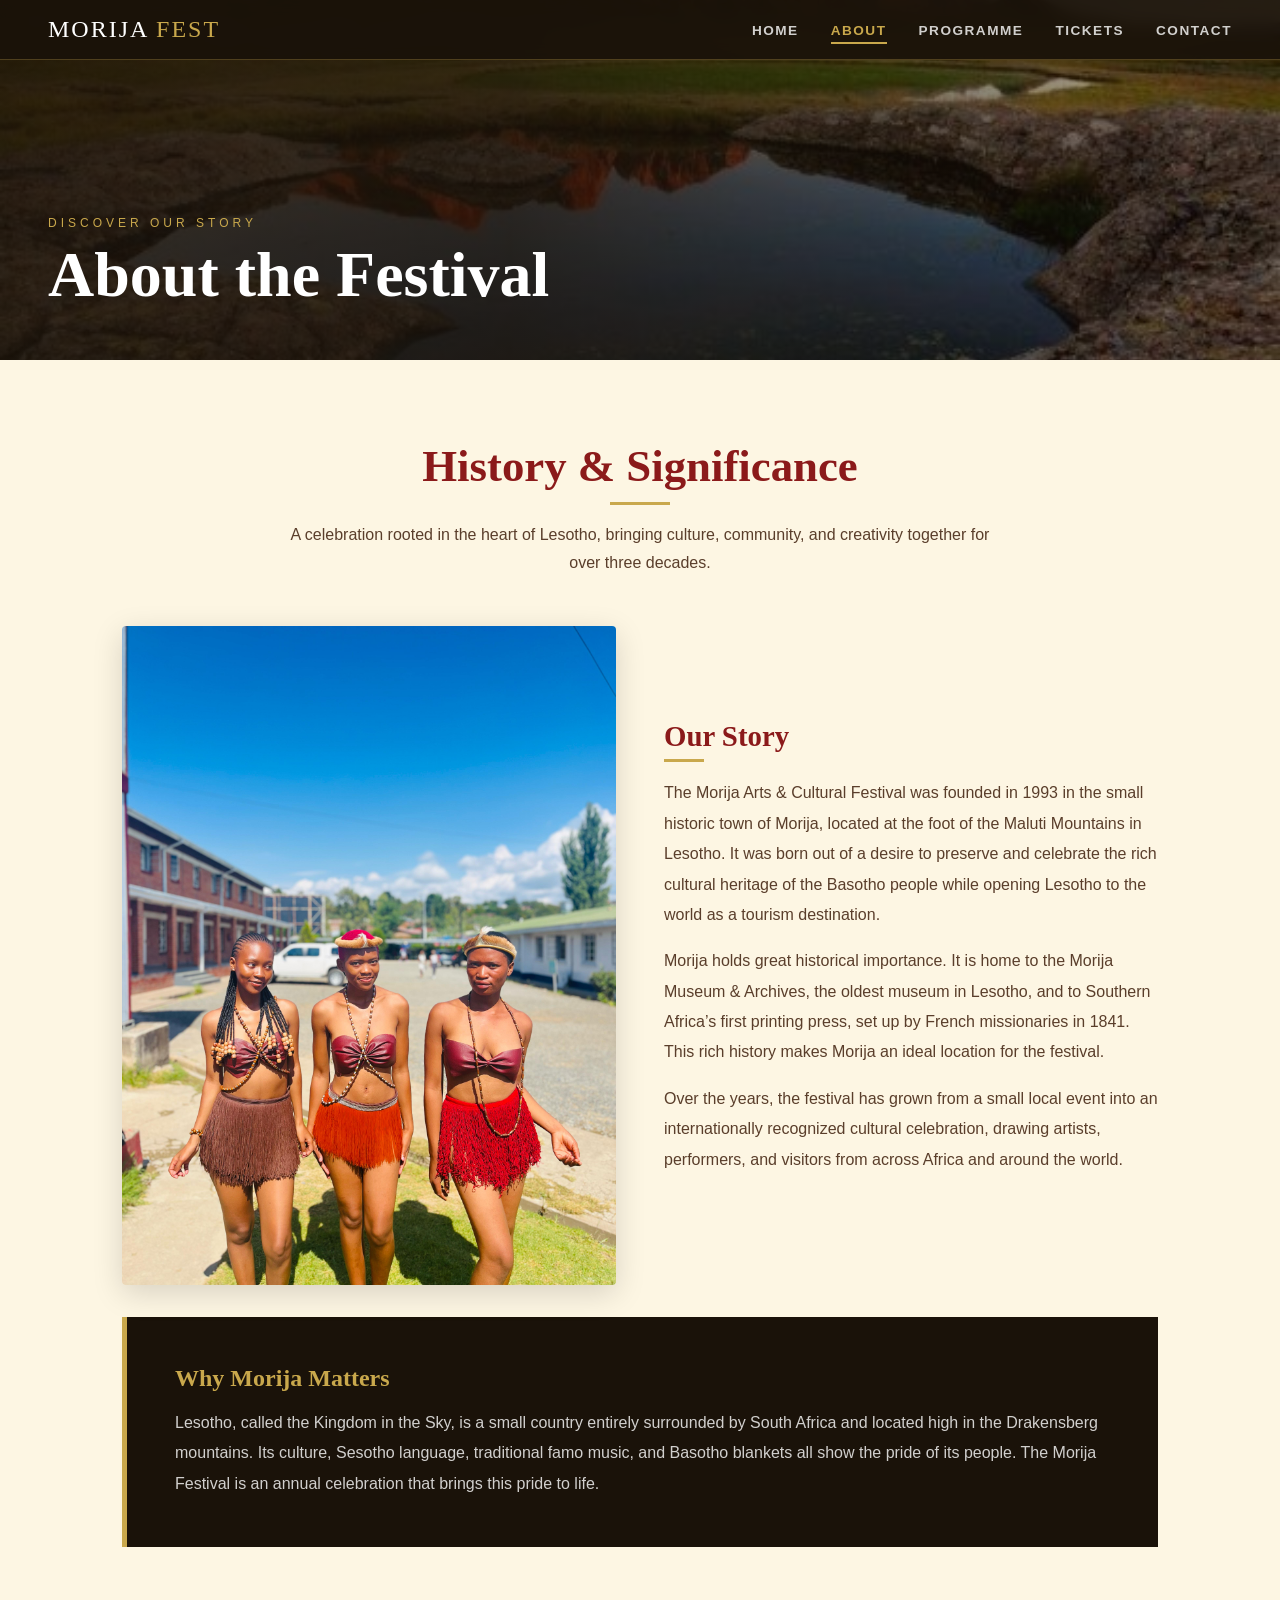
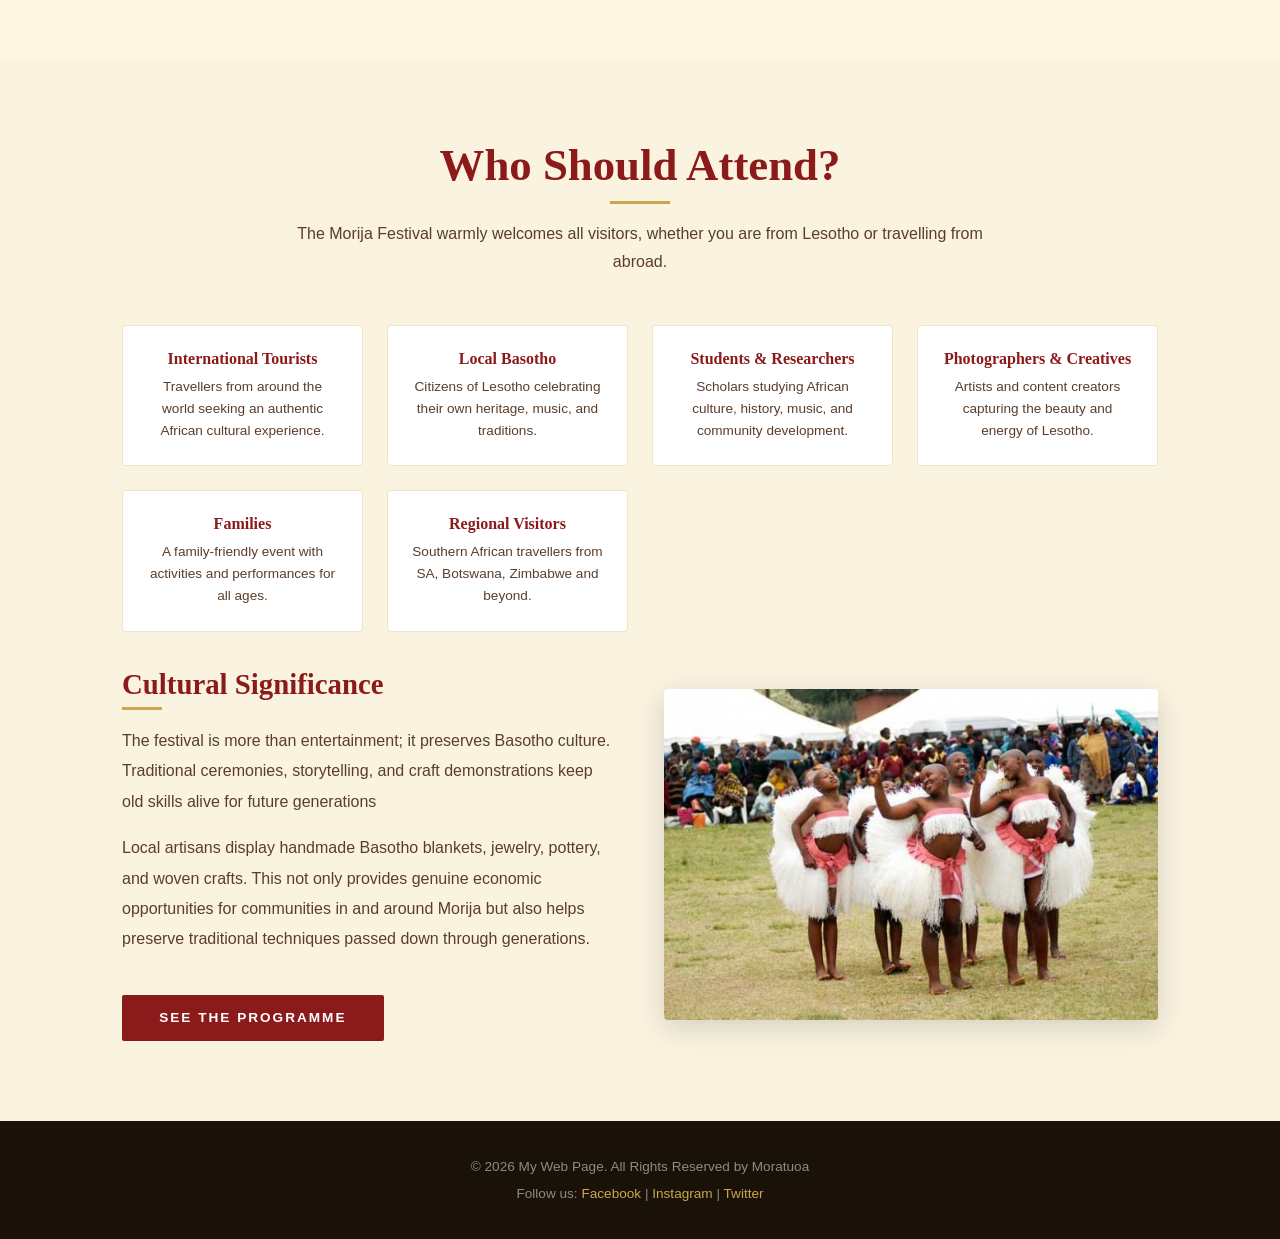
==== about.html @ d5098f43 "Add files via upload" ====
<!DOCTYPE html>
<html>
<head>
  <meta charset="utf-8" />
  <meta name="viewport" content="width=device-width, initial-scale=1.0"/>
  <title>About the Event | Morija Arts & Cultural Festival</title>
  <link rel="stylesheet" href="styles.css" />
</head>
<body>

  <!-- Navigation Menu -->
  <nav class="navbar">
    <div class="nav-logo">MORIJA <span>FEST</span></div>
    <ul class="nav-links">
      <li><a href="index.html">Home</a></li>
      <li><a href="about.html" class="active">About</a></li>
      <li><a href="programme.html">Programme</a></li>
      <li><a href="tickets.html">Tickets</a></li>
      <li><a href="contact.html">Contact</a></li>
    </ul>
  </nav>

  <!-- PAGE HERO -->
  <header class="page-hero" style="background-image: url('mounatin.jpg');">
    <div class="page-hero-overlay"></div>
    <div class="page-hero-content">
      <p class="page-label">Discover Our Story</p>
      <h1>About the Festival</h1>
    </div>
  </header>

  <!-- HISTORY & SIGNIFICANCE -->
  <section class="content-section">
    <div class="container">
      <h2 class="section-title">History & Significance</h2>
      <p class="section-desc">
        A celebration rooted in the heart of Lesotho, bringing culture,
        community, and creativity together for over three decades.
      </p>

      <div class="two-col">
        <img src="3.jpeg" alt="Festival performers" />
        <div>
          <h2>Our Story</h2>
          <p>
            The Morija Arts & Cultural Festival was founded in 1993 in the
            small historic town of Morija, located at the foot of the Maluti
            Mountains in Lesotho. It was born out of a desire to preserve and
            celebrate the rich cultural heritage of the Basotho people while
            opening Lesotho to the world as a tourism destination.
          </p>
          <p>
          
Morija holds great historical importance. It is home to the Morija Museum & Archives, the oldest museum in Lesotho, and to Southern Africa’s first printing press, set up by French missionaries in 1841. This rich history makes Morija an ideal location for the festival.

          </p>
          <p>
            Over the years, the festival has grown from a small local event into an internationally recognized cultural celebration, drawing artists, performers, and visitors from across Africa and around the world.
          </p>
        </div>
      </div>

      <div class="history-card">
        <h3>Why Morija Matters</h3>
        <p>
         Lesotho, called the Kingdom in the Sky, is a small country entirely surrounded by South Africa and located high in the Drakensberg mountains. Its culture, Sesotho language, traditional famo music, and Basotho blankets all show the pride of its people. The Morija Festival is an annual celebration that brings this pride to life.
        </p>
      </div>
    </div>
  </section>

  <!-- TARGET TOURISTS -->
  <section class="content-section alt">
    <div class="container">
      <h2 class="section-title">Who Should Attend?</h2>
      <p class="section-desc">
        The Morija Festival warmly welcomes all visitors, whether you are
        from Lesotho or travelling from abroad.
      </p>

      <div class="target-grid">
        <div class="target-item">
          <h4>International Tourists</h4>
          <p>Travellers from around the world seeking an authentic African cultural experience.</p>
        </div>
        <div class="target-item">
          <h4>Local Basotho</h4>
          <p>Citizens of Lesotho celebrating their own heritage, music, and traditions.</p>
        </div>
        <div class="target-item">
          <h4>Students & Researchers</h4>
          <p>Scholars studying African culture, history, music, and community development.</p>
        </div>
        <div class="target-item">
          <h4>Photographers & Creatives</h4>
          <p>Artists and content creators capturing the beauty and energy of Lesotho.</p>
        </div>
        <div class="target-item">
          <h4>Families</h4>
          <p>A family-friendly event with activities and performances for all ages.</p>
        </div>
        <div class="target-item">
          <h4>Regional Visitors</h4>
          <p>Southern African travellers from SA, Botswana, Zimbabwe and beyond.</p>
        </div>
      </div>

      <br/><br/>
      <div class="two-col">
        <div>
          <h2>Cultural Significance</h2>
          <p>
            The festival is more than entertainment; it preserves Basotho culture. Traditional ceremonies, storytelling, and craft demonstrations keep old skills alive for future generations
          </p>
          <p>
           Local artisans display handmade Basotho blankets, jewelry, pottery, and woven crafts. This not only provides genuine economic opportunities for communities in and around Morija but also helps preserve traditional techniques passed down through generations.
          </p>
          <a href="programme.html" class="btn-primary" style="margin-top:1.5rem;display:inline-block;">See the Programme</a>
        </div>
        <img src="1.jpg" alt="Cultural performance" />
      </div>
    </div>
  </section>

  <!-- FOOTER -->
  <footer class="footer">
    <p>&copy; 2026 My Web Page. All Rights Reserved by Moratuoa</p>
    <p>Follow us: <a href="#">Facebook</a> | <a href="#">Instagram</a> | <a href="#">Twitter</a></p>
  </footer>

</body>
</html>
---- styles.css ----
/* =============================================
   MORIJA ARTS & CULTURAL FESTIVAL - style.css
   ============================================= */
:root {
  --primary: #8B1A1A;
  --primary-light: #c0392b;
  --gold: #C9A84C;
  --gold-light: #f0c85a;
  --dark: #1a1209;
  --dark2: #2d1f0e;
  --text: #2c1810;
  --text-light: #5a3e2b;
  --white: #fff;
  --cream: #fdf6e3;
  --bg-light: #faf3e0;
  --font-display: 'Playfair Display', serif;
  --font-body: 'Raleway', sans-serif;
  --transition: all 0.3s ease;
}

*, *::before, *::after { box-sizing: border-box; margin: 0; padding: 0; }
html { scroll-behavior: smooth; }
body { font-family: var(--font-body); color: var(--text); background: var(--cream); }
a { text-decoration: none; color: inherit; }
img { max-width: 100%; display: block; }
ul { list-style: none; }

/* ---- NAVBAR ---- */
.navbar {
  position: fixed; top: 0; left: 0; right: 0; z-index: 1000;
  display: flex; align-items: center; justify-content: space-between;
  padding: 1rem 3rem;
  background: rgba(26, 18, 9, 0.92);
  backdrop-filter: blur(8px);
  border-bottom: 1px solid rgba(201,168,76,0.3);
}
.nav-logo { font-family: var(--font-display); font-size: 1.5rem; color: var(--white); letter-spacing: 2px; }
.nav-logo span { color: var(--gold); }
.nav-links { display: flex; gap: 2rem; }
.nav-links a {
  font-size: 0.85rem; font-weight: 600; letter-spacing: 1.5px;
  text-transform: uppercase; color: rgba(255,255,255,0.8);
  padding-bottom: 4px; border-bottom: 2px solid transparent;
  transition: var(--transition);
}
.nav-links a:hover, .nav-links a.active { color: var(--gold); border-bottom-color: var(--gold); }

/* ---- HERO ---- */
.hero {
  position: relative; min-height: 100vh;
  display: flex; align-items: center; justify-content: center; text-align: center;
  background-image: url('mounatin.jpg');
  background-size: cover; background-position: center; background-attachment: fixed;
}
.hero-overlay {
  position: absolute; inset: 0;
  background: linear-gradient(to bottom, rgba(26,18,9,0.7) 0%, rgba(139,26,26,0.5) 50%, rgba(26,18,9,0.85) 100%);
}
.hero-content { position: relative; z-index: 2; padding: 2rem; animation: fadeUp 1s ease both; }
.hero-sub { font-size: 0.9rem; font-weight: 600; letter-spacing: 4px; text-transform: uppercase; color: var(--gold); margin-bottom: 1rem; }
.hero-title {
  font-family: var(--font-display); font-size: clamp(2.8rem, 7vw, 6rem);
  font-weight: 900; color: var(--white); line-height: 1.1;
  margin-bottom: 1.5rem; text-shadow: 2px 4px 20px rgba(0,0,0,0.5);
}
.hero-date { font-size: 1rem; color: rgba(255,255,255,0.85); margin-bottom: 2.5rem; letter-spacing: 1px; }
.hero-btns { display: flex; gap: 1rem; justify-content: center; flex-wrap: wrap; }

/* ---- BUTTONS ---- */
.btn-primary {
  display: inline-block; background: var(--primary); color: var(--white);
  font-family: var(--font-body); font-weight: 600; font-size: 0.85rem;
  letter-spacing: 2px; text-transform: uppercase; padding: 0.85rem 2.2rem;
  border: 2px solid var(--primary); border-radius: 2px; transition: var(--transition); cursor: pointer;
}
.btn-primary:hover { background: var(--gold); border-color: var(--gold); color: var(--dark); }
.btn-outline {
  display: inline-block; background: transparent; color: var(--white);
  font-family: var(--font-body); font-weight: 600; font-size: 0.85rem;
  letter-spacing: 2px; text-transform: uppercase; padding: 0.85rem 2.2rem;
  border: 2px solid rgba(255,255,255,0.6); border-radius: 2px; transition: var(--transition); cursor: pointer;
}
.btn-outline:hover { border-color: var(--gold); color: var(--gold); }

/* ---- CONTAINER ---- */
.container { max-width: 1100px; margin: 0 auto; padding: 0 2rem; }

/* ---- SECTION TITLES ---- */
.section-title {
  font-family: var(--font-display); font-size: clamp(1.8rem, 4vw, 2.8rem);
  color: var(--primary); margin-bottom: 1rem; text-align: center;
}
.section-title::after { content: ''; display: block; width: 60px; height: 3px; background: var(--gold); margin: 0.6rem auto 0; }
.section-desc { text-align: center; color: var(--text-light); max-width: 700px; margin: 0 auto 3rem; line-height: 1.8; font-size: 1rem; }

/* ---- OVERVIEW ---- */
.overview { padding: 6rem 0; background: var(--cream); }
.cards-row { display: grid; grid-template-columns: repeat(auto-fit, minmax(220px, 1fr)); gap: 1.5rem; margin-top: 2rem; }
.card {
  background: var(--white); border: 1px solid rgba(201,168,76,0.3);
  border-top: 4px solid var(--gold); padding: 2rem 1.5rem;
  text-align: center; border-radius: 4px; transition: var(--transition);
}
.card:hover { transform: translateY(-6px); box-shadow: 0 12px 30px rgba(139,26,26,0.12); }
.card-icon { font-size: 2.5rem; margin-bottom: 1rem; }
.card h3 { font-family: var(--font-display); font-size: 1.2rem; color: var(--primary); margin-bottom: 0.5rem; }
.card p { color: var(--text-light); font-size: 0.9rem; line-height: 1.7; }

/* ---- STATS BANNER ---- */
.highlight-banner { background: var(--dark); padding: 4rem 0; }
.stats-row { display: flex; justify-content: center; flex-wrap: wrap; gap: 3rem; text-align: center; }
.stat-num { font-family: var(--font-display); font-size: 3rem; color: var(--gold); font-weight: 700; display: block; }
.stat-label { font-size: 0.8rem; letter-spacing: 2px; text-transform: uppercase; color: rgba(255,255,255,0.6); margin-top: 0.3rem; display: block; }

/* ---- GALLERY ---- */
.gallery-teaser { padding: 6rem 0; background: var(--bg-light); }
.gallery-grid {
  display: grid; grid-template-columns: repeat(2, 1fr);
  grid-template-rows: repeat(2, 260px); gap: 1rem; margin-top: 2.5rem;
}
.gallery-item { position: relative; border-radius: 4px; overflow: hidden; background-size: cover; background-position: center; cursor: pointer; }
.gallery-item::before { content: ''; position: absolute; inset: 0; background: rgba(139,26,26,0.4); opacity: 0; transition: var(--transition); }
.gallery-item:hover::before { opacity: 1; }
.gallery-caption {
  position: absolute; bottom: 0; left: 0; right: 0; padding: 1rem;
  background: linear-gradient(to top, rgba(26,18,9,0.9), transparent);
  color: var(--white); font-weight: 600; font-size: 0.9rem; letter-spacing: 1px; text-transform: uppercase;
}
.g1 { background-image: url('5.jpg'); }
.g2 { background-image: url('craft.jpg'); }
.g3 { background-image: url('1.jpg'); }
.g4 { background-image: url('4.jpg'); }

/* ---- CTA ---- */
.cta-section { background: var(--primary); padding: 5rem 0; text-align: center; }
.cta-inner h2 { font-family: var(--font-display); font-size: 2.2rem; color: var(--white); margin-bottom: 1rem; }
.cta-inner p { color: rgba(255,255,255,0.8); margin-bottom: 2rem; font-size: 1rem; }

/* ---- FOOTER ---- */
.footer { background: var(--dark); color: rgba(255,255,255,0.5); text-align: center; padding: 2rem; font-size: 0.85rem; line-height: 2; }
.footer a { color: var(--gold); }
.footer a:hover { text-decoration: underline; }

/* ---- PAGE HERO (inner pages) ---- */
.page-hero {
  min-height: 40vh; display: flex; align-items: flex-end; justify-content: flex-start;
  padding: 6rem 3rem 3rem; background-size: cover; background-position: center; position: relative;
}
.page-hero-overlay { position: absolute; inset: 0; background: linear-gradient(to right, rgba(26,18,9,0.85) 40%, rgba(26,18,9,0.3)); }
.page-hero-content { position: relative; z-index: 2; }
.page-label { font-size: 0.75rem; letter-spacing: 4px; text-transform: uppercase; color: var(--gold); margin-bottom: 0.5rem; }
.page-hero-content h1 { font-family: var(--font-display); font-size: clamp(2rem, 5vw, 4rem); color: var(--white); font-weight: 900; }

/* ---- INNER PAGE CONTENT ---- */
.content-section { padding: 5rem 0; }
.content-section.alt { background: var(--bg-light); }
.two-col { display: grid; grid-template-columns: 1fr 1fr; gap: 3rem; align-items: center; }
.two-col img { border-radius: 4px; box-shadow: 0 8px 30px rgba(0,0,0,0.15); }
.two-col h2 { font-family: var(--font-display); font-size: 1.8rem; color: var(--primary); margin-bottom: 1rem; }
.two-col h2::after { content: ''; display: block; width: 40px; height: 3px; background: var(--gold); margin-top: 0.4rem; }
.two-col p { color: var(--text-light); line-height: 1.9; margin-bottom: 1rem; }

/* ---- PROGRAMME TABLE ---- */
.table-wrapper { overflow-x: auto; margin-top: 2rem; }
table { width: 100%; border-collapse: collapse; font-size: 0.9rem; }
thead { background: var(--dark); color: var(--white); }
thead th {
  padding: 1rem 1.2rem; text-align: left; font-weight: 600;
  letter-spacing: 1px; text-transform: uppercase; font-size: 0.8rem;
}
thead th:first-child { border-left: 4px solid var(--gold); }
tbody tr { border-bottom: 1px solid rgba(201,168,76,0.2); transition: background 0.2s; }
tbody tr:hover { background: rgba(201,168,76,0.08); }
tbody td { padding: 0.9rem 1.2rem; color: var(--text); }
tbody td:first-child { font-weight: 600; color: var(--primary); }
.tag { display: inline-block; padding: 2px 10px; border-radius: 20px; font-size: 0.75rem; font-weight: 600; }
.tag-music  { background: #fde8e8; color: #8B1A1A; }
.tag-art    { background: #e8f0fd; color: #1a3a8b; }
.tag-culture{ background: #fdf4e8; color: #7a5210; }
.tag-food   { background: #e8fde8; color: #1a6b1a; }
.tag-dance  { background: #f0e8fd; color: #5a1a8b; }

/* ---- REGISTRATION FORM ---- */
.form-section { padding: 5rem 0; background: var(--cream); }
.form-card {
  background: var(--white); border: 1px solid rgba(201,168,76,0.3);
  border-top: 5px solid var(--gold); border-radius: 4px;
  padding: 3rem; max-width: 680px; margin: 0 auto;
  box-shadow: 0 4px 30px rgba(0,0,0,0.07);
}
.form-card h2 { font-family: var(--font-display); font-size: 1.8rem; color: var(--primary); margin-bottom: 0.4rem; }
.form-sub { color: var(--text-light); margin-bottom: 2rem; font-size: 0.9rem; }
.form-group { margin-bottom: 1.4rem; }
.form-group label { display: block; font-size: 0.8rem; font-weight: 600; letter-spacing: 1px; text-transform: uppercase; color: var(--text); margin-bottom: 0.4rem; }
.form-group input,
.form-group select,
.form-group textarea {
  width: 100%; padding: 0.75rem 1rem; border: 1px solid rgba(0,0,0,0.15);
  border-radius: 3px; font-family: var(--font-body); font-size: 0.95rem;
  color: var(--text); background: var(--cream); transition: border-color 0.2s;
}
.form-group input:focus,
.form-group select:focus,
.form-group textarea:focus { outline: none; border-color: var(--gold); background: var(--white); }
.form-row { display: grid; grid-template-columns: 1fr 1fr; gap: 1rem; }
.form-group textarea { min-height: 100px; resize: vertical; }
.form-submit { margin-top: 1.5rem; }

/* ---- CONTACT ---- */
.contact-grid { display: grid; grid-template-columns: 1fr 1fr; gap: 3rem; align-items: start; }
.contact-info h2 { font-family: var(--font-display); font-size: 1.8rem; color: var(--primary); margin-bottom: 1.5rem; }
.contact-info h2::after { content: ''; display: block; width: 40px; height: 3px; background: var(--gold); margin-top: 0.4rem; }
.contact-item { display: flex; align-items: flex-start; gap: 1rem; margin-bottom: 1.5rem; }
.contact-icon { font-size: 1.4rem; margin-top: 2px; }
.contact-item h4 { font-size: 0.8rem; letter-spacing: 1px; text-transform: uppercase; color: var(--text-light); margin-bottom: 0.2rem; }
.contact-item p { color: var(--text); line-height: 1.7; }
.social-links { margin-top: 2rem; }
.social-links h3 { font-size: 0.8rem; letter-spacing: 2px; text-transform: uppercase; color: var(--text-light); margin-bottom: 1rem; }
.social-links a {
  display: inline-block; margin-right: 0.8rem; padding: 0.5rem 1.2rem;
  border: 1px solid var(--gold); color: var(--primary); font-size: 0.8rem;
  font-weight: 600; letter-spacing: 1px; text-transform: uppercase;
  border-radius: 2px; transition: var(--transition);
}
.social-links a:hover { background: var(--gold); color: var(--dark); }
.map-placeholder {
  width: 100%; height: 320px; background: #e8dcc8; border-radius: 4px;
  display: flex; align-items: center; justify-content: center;
  color: var(--text-light); border: 1px solid rgba(201,168,76,0.3);
  flex-direction: column; gap: 0.5rem;
}

/* ---- TICKETS ---- */
.ticket-grid { display: grid; grid-template-columns: repeat(auto-fit, minmax(260px, 1fr)); gap: 1.5rem; margin-top: 2rem; }
.ticket-card {
  border: 1px solid rgba(201,168,76,0.3); border-radius: 4px; padding: 2rem;
  background: var(--white); text-align: center; transition: var(--transition);
  position: relative; overflow: hidden;
}
.ticket-card.featured { border-top: 5px solid var(--gold); box-shadow: 0 8px 30px rgba(139,26,26,0.12); }
.ticket-card:hover { transform: translateY(-4px); }
.ticket-badge {
  position: absolute; top: 14px; right: -24px; background: var(--gold); color: var(--dark);
  font-size: 0.7rem; font-weight: 700; letter-spacing: 1px; text-transform: uppercase;
  padding: 4px 30px; transform: rotate(45deg);
}
.ticket-type { font-size: 0.75rem; letter-spacing: 3px; text-transform: uppercase; color: var(--text-light); margin-bottom: 0.5rem; }
.ticket-price { font-family: var(--font-display); font-size: 3rem; color: var(--primary); font-weight: 700; }
.ticket-currency { font-size: 1.2rem; vertical-align: super; }
.ticket-period { font-size: 0.8rem; color: var(--text-light); margin-bottom: 1.5rem; }
.ticket-features { list-style: none; text-align: left; margin-bottom: 2rem; }
.ticket-features li { padding: 0.5rem 0; border-bottom: 1px solid rgba(0,0,0,0.06); font-size: 0.9rem; color: var(--text-light); }
.ticket-features li::before { content: '✓ '; color: var(--gold); font-weight: 700; }

/* ---- ABOUT PAGE ---- */
.history-card {
  background: var(--dark); color: var(--white); padding: 3rem;
  border-radius: 0; border-left: 5px solid var(--gold); margin: 2rem 0;
}
.history-card h3 { font-family: var(--font-display); font-size: 1.5rem; color: var(--gold); margin-bottom: 1rem; }
.history-card p { line-height: 1.9; color: rgba(255,255,255,0.8); }
.target-grid { display: grid; grid-template-columns: repeat(auto-fit, minmax(200px, 1fr)); gap: 1.5rem; margin-top: 2rem; }
.target-item { padding: 1.5rem; border: 1px solid rgba(201,168,76,0.3); border-radius: 4px; background: var(--white); text-align: center; }
.target-item .icon { font-size: 2rem; margin-bottom: 0.8rem; }
.target-item h4 { font-family: var(--font-display); color: var(--primary); margin-bottom: 0.5rem; }
.target-item p { font-size: 0.85rem; color: var(--text-light); line-height: 1.6; }

/* ---- ANIMATION ---- */
@keyframes fadeUp {
  from { opacity: 0; transform: translateY(30px); }
  to   { opacity: 1; transform: translateY(0); }
}

/* ---- RESPONSIVE ---- */
@media (max-width: 768px) {
  .navbar { padding: 1rem 1.5rem; }
  .nav-links { gap: 1rem; }
  .nav-links a { font-size: 0.75rem; letter-spacing: 0.5px; }
  .two-col { grid-template-columns: 1fr; }
  .gallery-grid { grid-template-columns: 1fr; grid-template-rows: auto; }
  .gallery-item { height: 200px; }
  .contact-grid { grid-template-columns: 1fr; }
  .form-row { grid-template-columns: 1fr; }
  .stats-row { gap: 2rem; }
  .form-card { padding: 1.5rem; }
}
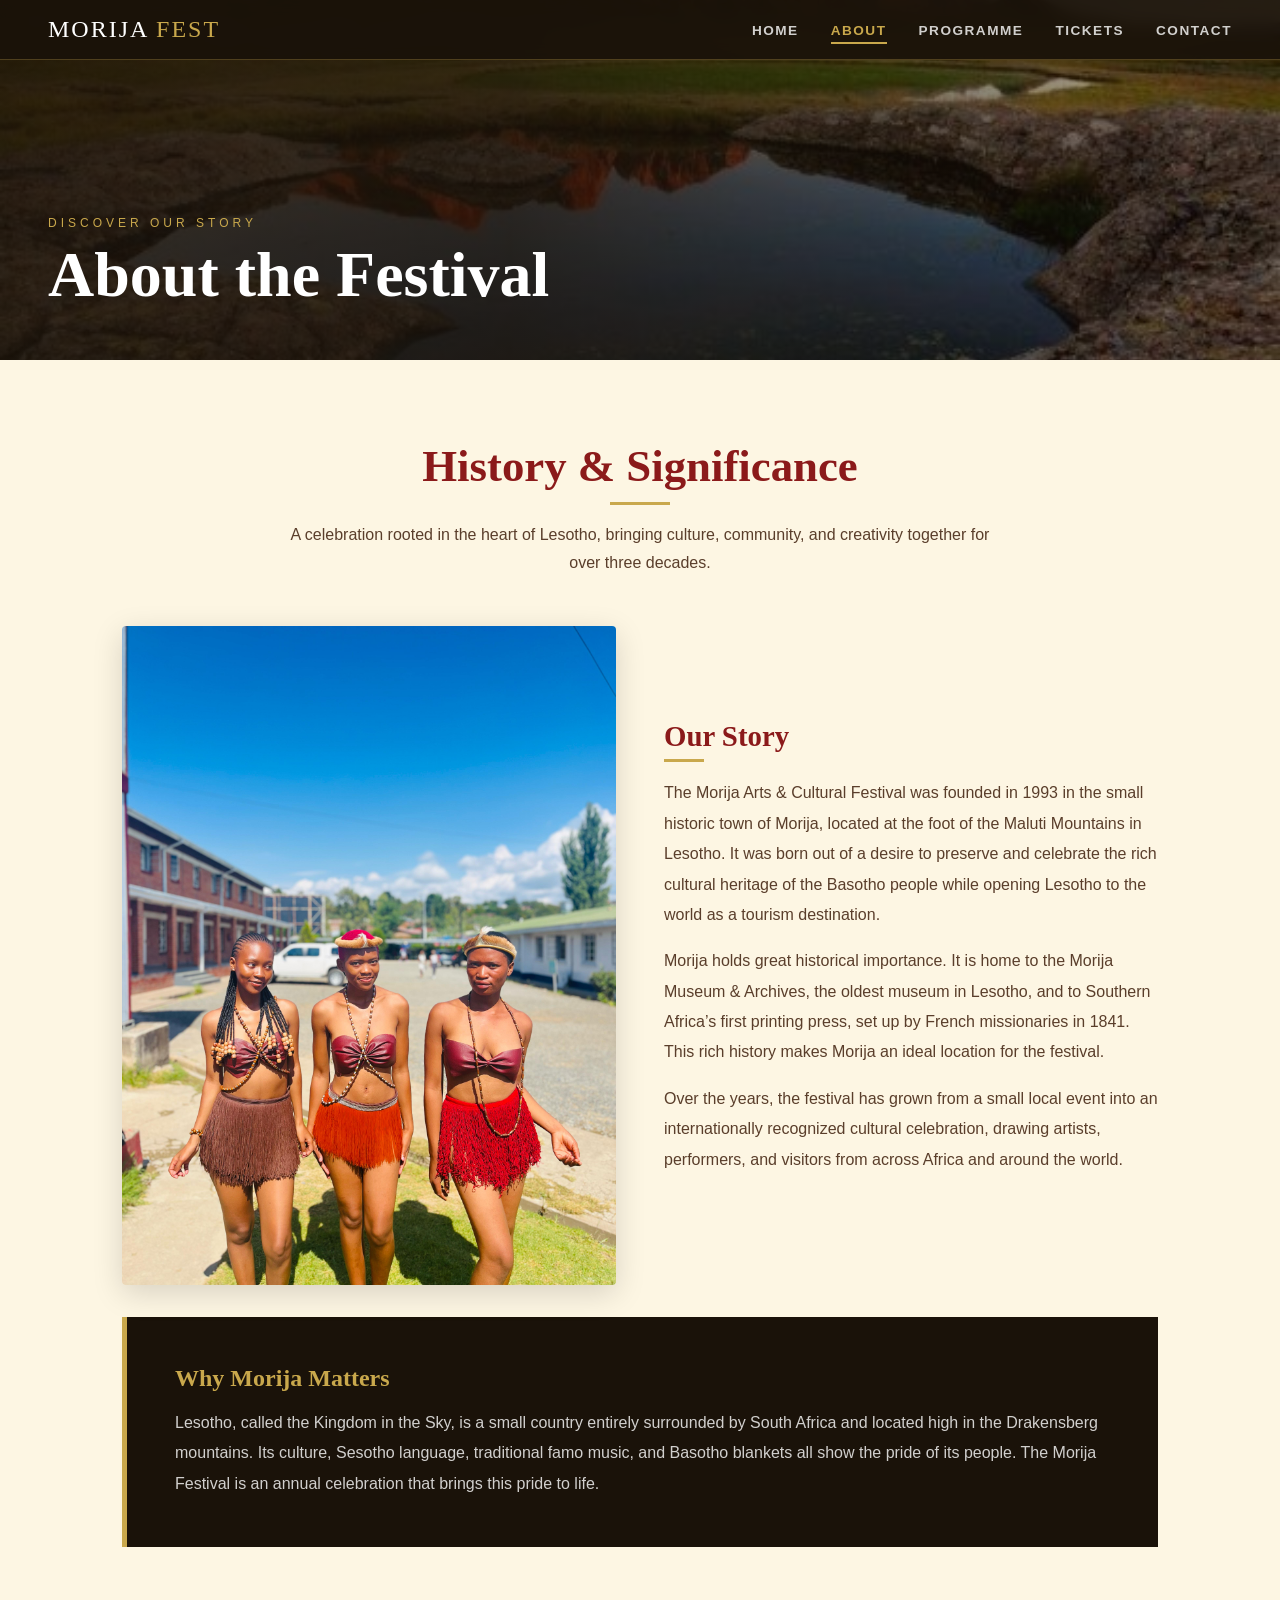
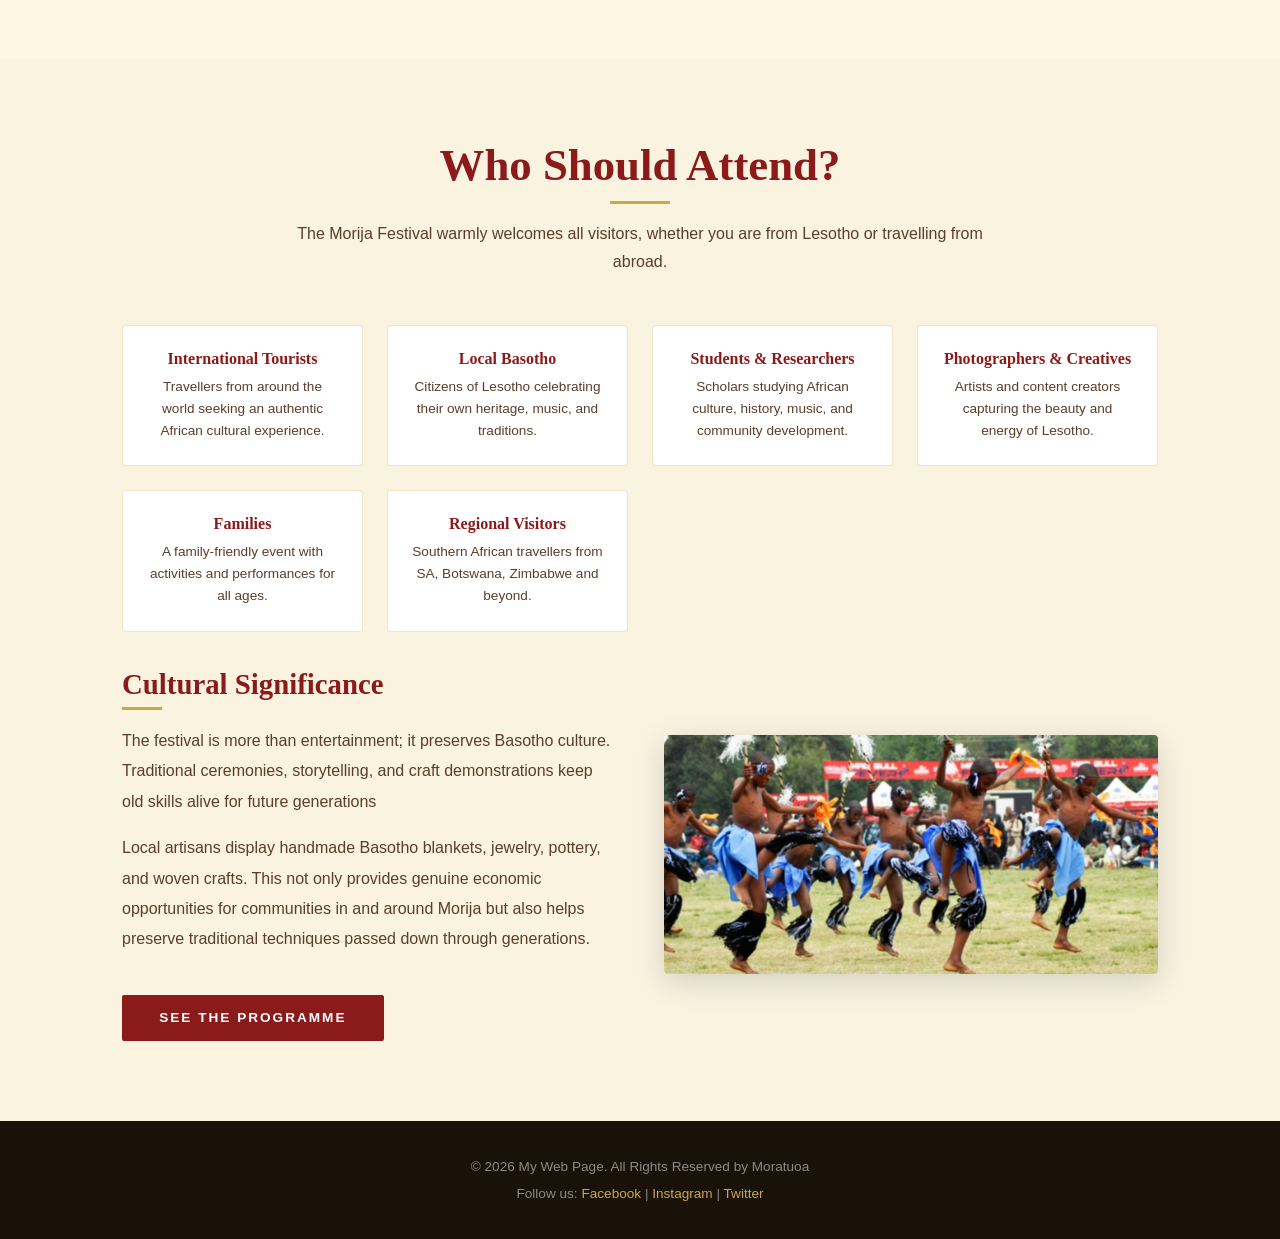
==== commit 5ebfca4f: "Add files via upload" ====
--- a/about.html
+++ b/about.html
@@ -117,7 +117,7 @@
           </p>
           <a href="programme.html" class="btn-primary" style="margin-top:1.5rem;display:inline-block;">See the Programme</a>
         </div>
-        <img src="1.jpg" alt="Cultural performance" />
+        <img src="2.jpg" alt="Cultural performance" />
       </div>
     </div>
   </section>
